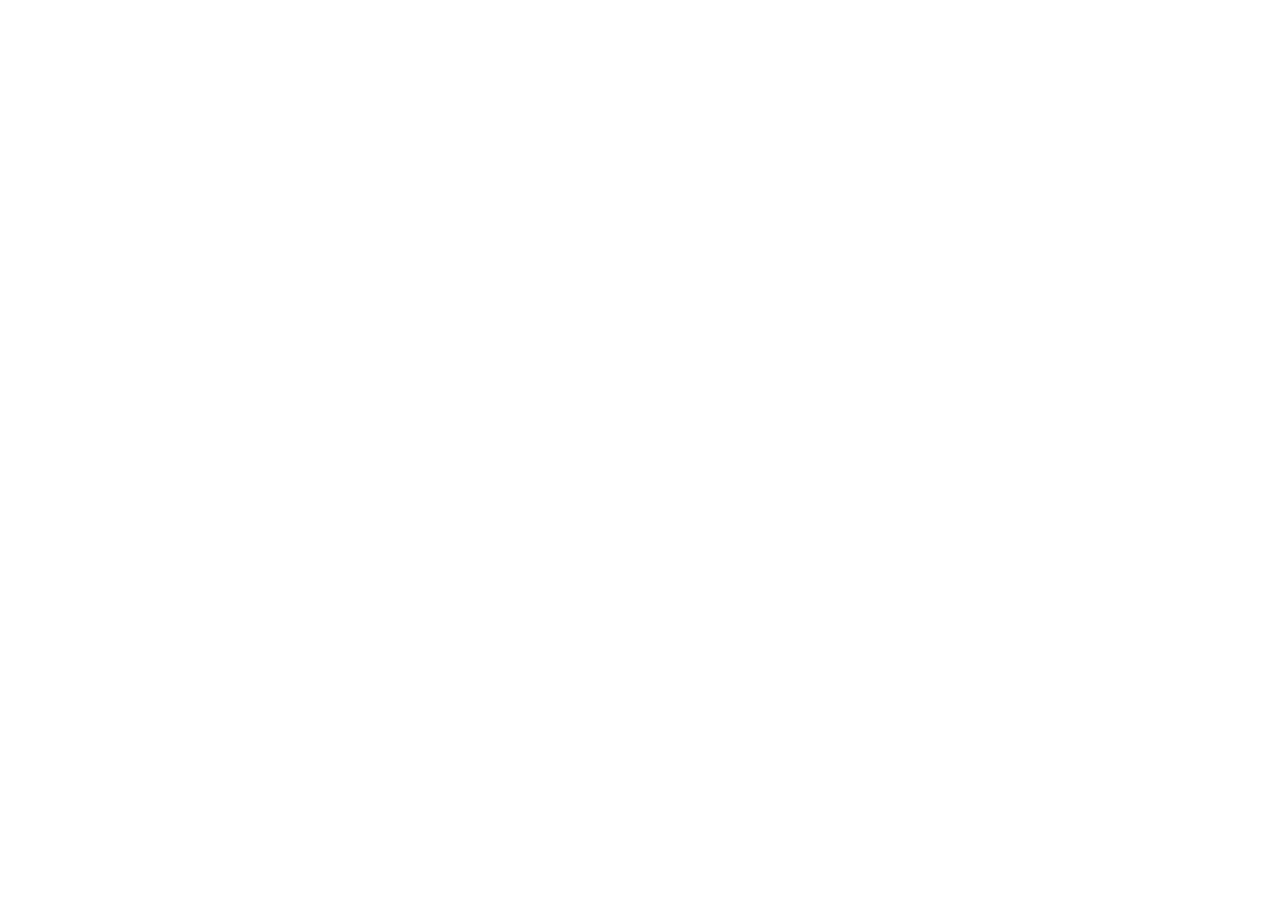
==== docs/about-us.html @ c22c84cc "move webflow to docs" ====
<!DOCTYPE html>
<!--  This site was created in Webflow. http://www.webflow.com  -->
<!--  Last Published: Fri May 15 2020 19:47:02 GMT+0000 (Coordinated Universal Time)  -->
<html data-wf-page="5ea1724a61e2851eb7695591" data-wf-site="5e35ee17c62330cecf149903">
<head>
  <meta charset="utf-8">
  <title>About Us</title>
  <meta content="About Us" property="og:title">
  <meta content="About Us" property="twitter:title">
  <meta content="width=device-width, initial-scale=1" name="viewport">
  <meta content="Webflow" name="generator">
  <link href="css/normalize.css" rel="stylesheet" type="text/css">
  <link href="css/webflow.css" rel="stylesheet" type="text/css">
  <link href="css/electionguard.webflow.css" rel="stylesheet" type="text/css">
  <!-- [if lt IE 9]><script src="https://cdnjs.cloudflare.com/ajax/libs/html5shiv/3.7.3/html5shiv.min.js" type="text/javascript"></script><![endif] -->
  <script type="text/javascript">!function(o,c){var n=c.documentElement,t=" w-mod-";n.className+=t+"js",("ontouchstart"in o||o.DocumentTouch&&c instanceof DocumentTouch)&&(n.className+=t+"touch")}(window,document);</script>
  <link href="images/favicon.ico" rel="shortcut icon" type="image/x-icon">
  <link href="images/webclip.png" rel="apple-touch-icon">
</head>
<body>
  <script src="https://d3e54v103j8qbb.cloudfront.net/js/jquery-3.4.1.min.220afd743d.js?site=5e35ee17c62330cecf149903" type="text/javascript" integrity="sha256-CSXorXvZcTkaix6Yvo6HppcZGetbYMGWSFlBw8HfCJo=" crossorigin="anonymous"></script>
  <script src="js/webflow.js" type="text/javascript"></script>
  <!-- [if lte IE 9]><script src="https://cdnjs.cloudflare.com/ajax/libs/placeholders/3.0.2/placeholders.min.js"></script><![endif] -->
</body>
</html>
---- docs/css/webflow.css ----
@font-face {
  font-family: 'webflow-icons';
  src: url("[data-uri]") format('truetype');
  font-weight: normal;
  font-style: normal;
}
[class^="w-icon-"],
[class*=" w-icon-"] {
  /* use !important to prevent issues with browser extensions that change fonts */
  font-family: 'webflow-icons' !important;
  speak: none;
  font-style: normal;
  font-weight: normal;
  font-variant: normal;
  text-transform: none;
  line-height: 1;
  /* Better Font Rendering =========== */
  -webkit-font-smoothing: antialiased;
  -moz-osx-font-smoothing: grayscale;
}
.w-icon-slider-right:before {
  content: "\e600";
}
.w-icon-slider-left:before {
  content: "\e601";
}
.w-icon-nav-menu:before {
  content: "\e602";
}
.w-icon-arrow-down:before,
.w-icon-dropdown-toggle:before {
  content: "\e603";
}
.w-icon-file-upload-remove:before {
  content: "\e900";
}
.w-icon-file-upload-icon:before {
  content: "\e903";
}
* {
  -webkit-box-sizing: border-box;
  -moz-box-sizing: border-box;
  box-sizing: border-box;
}
html {
  height: 100%;
}
body {
  margin: 0;
  min-height: 100%;
  background-color: #fff;
  font-family: Arial, sans-serif;
  font-size: 14px;
  line-height: 20px;
  color: #333;
}
img {
  max-width: 100%;
  vertical-align: middle;
  display: inline-block;
}
html.w-mod-touch * {
  background-attachment: scroll !important;
}
.w-block {
  display: block;
}
.w-inline-block {
  max-width: 100%;
  display: inline-block;
}
.w-clearfix:before,
.w-clearfix:after {
  content: " ";
  display: table;
  grid-column-start: 1;
  grid-row-start: 1;
  grid-column-end: 2;
  grid-row-end: 2;
}
.w-clearfix:after {
  clear: both;
}
.w-hidden {
  display: none;
}
.w-button {
  display: inline-block;
  padding: 9px 15px;
  background-color: #3898EC;
  color: white;
  border: 0;
  line-height: inherit;
  text-decoration: none;
  cursor: pointer;
  border-radius: 0;
}
input.w-button {
  -webkit-appearance: button;
}
html[data-w-dynpage] [data-w-cloak] {
  color: transparent !important;
}
.w-webflow-badge,
.w-webflow-badge * {
  position: static;
  left: auto;
  top: auto;
  right: auto;
  bottom: auto;
  z-index: auto;
  display: block;
  visibility: visible;
  overflow: visible;
  overflow-x: visible;
  overflow-y: visible;
  box-sizing: border-box;
  width: auto;
  height: auto;
  max-height: none;
  max-width: none;
  min-height: 0;
  min-width: 0;
  margin: 0;
  padding: 0;
  float: none;
  clear: none;
  border: 0 none transparent;
  border-radius: 0;
  background: none;
  background-image: none;
  background-position: 0% 0%;
  background-size: auto auto;
  background-repeat: repeat;
  background-origin: padding-box;
  background-clip: border-box;
  background-attachment: scroll;
  background-color: transparent;
  box-shadow: none;
  opacity: 1.0;
  transform: none;
  transition: none;
  direction: ltr;
  font-family: inherit;
  font-weight: inherit;
  color: inherit;
  font-size: inherit;
  line-height: inherit;
  font-style: inherit;
  font-variant: inherit;
  text-align: inherit;
  letter-spacing: inherit;
  text-decoration: inherit;
  text-indent: 0;
  text-transform: inherit;
  list-style-type: disc;
  text-shadow: none;
  font-smoothing: auto;
  vertical-align: baseline;
  cursor: inherit;
  white-space: inherit;
  word-break: normal;
  word-spacing: normal;
  word-wrap: normal;
}
.w-webflow-badge {
  position: fixed !important;
  display: inline-block !important;
  visibility: visible !important;
  opacity: 1 !important;
  z-index: 2147483647 !important;
  top: auto !important;
  right: 12px !important;
  bottom: 12px !important;
  left: auto !important;
  color: #AAADB0 !important;
  background-color: #fff !important;
  border-radius: 3px !important;
  padding: 6px 8px 6px 6px !important;
  font-size: 12px !important;
  opacity: 1.0 !important;
  line-height: 14px !important;
  text-decoration: none !important;
  transform: none !important;
  margin: 0 !important;
  width: auto !important;
  height: auto !important;
  overflow: visible !important;
  white-space: nowrap;
  box-shadow: 0 0 0 1px rgba(0, 0, 0, 0.1), 0px 1px 3px rgba(0, 0, 0, 0.1);
  cursor: pointer;
}
.w-webflow-badge > img {
  display: inline-block !important;
  visibility: visible !important;
  opacity: 1 !important;
  vertical-align: middle !important;
}
h1,
h2,
h3,
h4,
h5,
h6 {
  font-weight: bold;
  margin-bottom: 10px;
}
h1 {
  font-size: 38px;
  line-height: 44px;
  margin-top: 20px;
}
h2 {
  font-size: 32px;
  line-height: 36px;
  margin-top: 20px;
}
h3 {
  font-size: 24px;
  line-height: 30px;
  margin-top: 20px;
}
h4 {
  font-size: 18px;
  line-height: 24px;
  margin-top: 10px;
}
h5 {
  font-size: 14px;
  line-height: 20px;
  margin-top: 10px;
}
h6 {
  font-size: 12px;
  line-height: 18px;
  margin-top: 10px;
}
p {
  margin-top: 0;
  margin-bottom: 10px;
}
blockquote {
  margin: 0 0 10px 0;
  padding: 10px 20px;
  border-left: 5px solid #E2E2E2;
  font-size: 18px;
  line-height: 22px;
}
figure {
  margin: 0;
  margin-bottom: 10px;
}
figcaption {
  margin-top: 5px;
  text-align: center;
}
ul,
ol {
  margin-top: 0px;
  margin-bottom: 10px;
  padding-left: 40px;
}
.w-list-unstyled {
  padding-left: 0;
  list-style: none;
}
.w-embed:before,
.w-embed:after {
  content: " ";
  display: table;
  grid-column-start: 1;
  grid-row-start: 1;
  grid-column-end: 2;
  grid-row-end: 2;
}
.w-embed:after {
  clear: both;
}
.w-video {
  width: 100%;
  position: relative;
  padding: 0;
}
.w-video iframe,
.w-video object,
.w-video embed {
  position: absolute;
  top: 0;
  left: 0;
  width: 100%;
  height: 100%;
}
fieldset {
  padding: 0;
  margin: 0;
  border: 0;
}
button,
html input[type="button"],
input[type="reset"] {
  border: 0;
  cursor: pointer;
  -webkit-appearance: button;
}
.w-form {
  margin: 0 0 15px;
}
.w-form-done {
  display: none;
  padding: 20px;
  text-align: center;
  background-color: #dddddd;
}
.w-form-fail {
  display: none;
  margin-top: 10px;
  padding: 10px;
  background-color: #ffdede;
}
label {
  display: block;
  margin-bottom: 5px;
  font-weight: bold;
}
.w-input,
.w-select {
  display: block;
  width: 100%;
  height: 38px;
  padding: 8px 12px;
  margin-bottom: 10px;
  font-size: 14px;
  line-height: 1.428571429;
  color: #333333;
  vertical-align: middle;
  background-color: #ffffff;
  border: 1px solid #cccccc;
}
.w-input:-moz-placeholder,
.w-select:-moz-placeholder {
  color: #999;
}
.w-input::-moz-placeholder,
.w-select::-moz-placeholder {
  color: #999;
  opacity: 1;
}
.w-input:-ms-input-placeholder,
.w-select:-ms-input-placeholder {
  color: #999;
}
.w-input::-webkit-input-placeholder,
.w-select::-webkit-input-placeholder {
  color: #999;
}
.w-input:focus,
.w-select:focus {
  border-color: #3898EC;
  outline: 0;
}
.w-input[disabled],
.w-select[disabled],
.w-input[readonly],
.w-select[readonly],
fieldset[disabled] .w-input,
fieldset[disabled] .w-select {
  cursor: not-allowed;
  background-color: #eeeeee;
}
textarea.w-input,
textarea.w-select {
  height: auto;
}
.w-select {
  background-color: #f3f3f3;
}
.w-select[multiple] {
  height: auto;
}
.w-form-label {
  display: inline-block;
  cursor: pointer;
  font-weight: normal;
  margin-bottom: 0px;
}
.w-radio {
  display: block;
  margin-bottom: 5px;
  padding-left: 20px;
}
.w-radio:before,
.w-radio:after {
  content: " ";
  display: table;
  grid-column-start: 1;
  grid-row-start: 1;
  grid-column-end: 2;
  grid-row-end: 2;
}
.w-radio:after {
  clear: both;
}
.w-radio-input {
  margin: 4px 0 0;
  margin-top: 1px \9;
  line-height: normal;
  float: left;
  margin-left: -20px;
}
.w-radio-input {
  margin-top: 3px;
}
.w-file-upload {
  display: block;
  margin-bottom: 10px;
}
.w-file-upload-input {
  width: 0.1px;
  height: 0.1px;
  opacity: 0;
  overflow: hidden;
  position: absolute;
  z-index: -100;
}
.w-file-upload-default,
.w-file-upload-uploading,
.w-file-upload-success {
  display: inline-block;
  color: #333333;
}
.w-file-upload-error {
  display: block;
  margin-top: 10px;
}
.w-file-upload-default.w-hidden,
.w-file-upload-uploading.w-hidden,
.w-file-upload-error.w-hidden,
.w-file-upload-success.w-hidden {
  display: none;
}
.w-file-upload-uploading-btn {
  display: flex;
  font-size: 14px;
  font-weight: normal;
  cursor: pointer;
  margin: 0;
  padding: 8px 12px;
  border: 1px solid #cccccc;
  background-color: #fafafa;
}
.w-file-upload-file {
  display: flex;
  flex-grow: 1;
  justify-content: space-between;
  margin: 0;
  padding: 8px 9px 8px 11px;
  border: 1px solid #cccccc;
  background-color: #fafafa;
}
.w-file-upload-file-name {
  font-size: 14px;
  font-weight: normal;
  display: block;
}
.w-file-remove-link {
  margin-top: 3px;
  margin-left: 10px;
  width: auto;
  height: auto;
  padding: 3px;
  display: block;
  cursor: pointer;
}
.w-icon-file-upload-remove {
  margin: auto;
  font-size: 10px;
}
.w-file-upload-error-msg {
  display: inline-block;
  color: #ea384c;
  padding: 2px 0;
}
.w-file-upload-info {
  display: inline-block;
  line-height: 38px;
  padding: 0 12px;
}
.w-file-upload-label {
  display: inline-block;
  font-size: 14px;
  font-weight: normal;
  cursor: pointer;
  margin: 0;
  padding: 8px 12px;
  border: 1px solid #cccccc;
  background-color: #fafafa;
}
.w-icon-file-upload-icon,
.w-icon-file-upload-uploading {
  display: inline-block;
  margin-right: 8px;
  width: 20px;
}
.w-icon-file-upload-uploading {
  height: 20px;
}
.w-container {
  margin-left: auto;
  margin-right: auto;
  max-width: 940px;
}
.w-container:before,
.w-container:after {
  content: " ";
  display: table;
  grid-column-start: 1;
  grid-row-start: 1;
  grid-column-end: 2;
  grid-row-end: 2;
}
.w-container:after {
  clear: both;
}
.w-container .w-row {
  margin-left: -10px;
  margin-right: -10px;
}
.w-row:before,
.w-row:after {
  content: " ";
  display: table;
  grid-column-start: 1;
  grid-row-start: 1;
  grid-column-end: 2;
  grid-row-end: 2;
}
.w-row:after {
  clear: both;
}
.w-row .w-row {
  margin-left: 0;
  margin-right: 0;
}
.w-col {
  position: relative;
  float: left;
  width: 100%;
  min-height: 1px;
  padding-left: 10px;
  padding-right: 10px;
}
.w-col .w-col {
  padding-left: 0;
  padding-right: 0;
}
.w-col-1 {
  width: 8.33333333%;
}
.w-col-2 {
  width: 16.66666667%;
}
.w-col-3 {
  width: 25%;
}
.w-col-4 {
  width: 33.33333333%;
}
.w-col-5 {
  width: 41.66666667%;
}
.w-col-6 {
  width: 50%;
}
.w-col-7 {
  width: 58.33333333%;
}
.w-col-8 {
  width: 66.66666667%;
}
.w-col-9 {
  width: 75%;
}
.w-col-10 {
  width: 83.33333333%;
}
.w-col-11 {
  width: 91.66666667%;
}
.w-col-12 {
  width: 100%;
}
.w-hidden-main {
  display: none !important;
}
@media screen and (max-width: 991px) {
  .w-container {
    max-width: 728px;
  }
  .w-hidden-main {
    display: inherit !important;
  }
  .w-hidden-medium {
    display: none !important;
  }
  .w-col-medium-1 {
    width: 8.33333333%;
  }
  .w-col-medium-2 {
    width: 16.66666667%;
  }
  .w-col-medium-3 {
    width: 25%;
  }
  .w-col-medium-4 {
    width: 33.33333333%;
  }
  .w-col-medium-5 {
    width: 41.66666667%;
  }
  .w-col-medium-6 {
    width: 50%;
  }
  .w-col-medium-7 {
    width: 58.33333333%;
  }
  .w-col-medium-8 {
    width: 66.66666667%;
  }
  .w-col-medium-9 {
    width: 75%;
  }
  .w-col-medium-10 {
    width: 83.33333333%;
  }
  .w-col-medium-11 {
    width: 91.66666667%;
  }
  .w-col-medium-12 {
    width: 100%;
  }
  .w-col-stack {
    width: 100%;
    left: auto;
    right: auto;
  }
}
@media screen and (max-width: 767px) {
  .w-hidden-main {
    display: inherit !important;
  }
  .w-hidden-medium {
    display: inherit !important;
  }
  .w-hidden-small {
    display: none !important;
  }
  .w-row,
  .w-container .w-row {
    margin-left: 0;
    margin-right: 0;
  }
  .w-col {
    width: 100%;
    left: auto;
    right: auto;
  }
  .w-col-small-1 {
    width: 8.33333333%;
  }
  .w-col-small-2 {
    width: 16.66666667%;
  }
  .w-col-small-3 {
    width: 25%;
  }
  .w-col-small-4 {
    width: 33.33333333%;
  }
  .w-col-small-5 {
    width: 41.66666667%;
  }
  .w-col-small-6 {
    width: 50%;
  }
  .w-col-small-7 {
    width: 58.33333333%;
  }
  .w-col-small-8 {
    width: 66.66666667%;
  }
  .w-col-small-9 {
    width: 75%;
  }
  .w-col-small-10 {
    width: 83.33333333%;
  }
  .w-col-small-11 {
    width: 91.66666667%;
  }
  .w-col-small-12 {
    width: 100%;
  }
}
@media screen and (max-width: 479px) {
  .w-container {
    max-width: none;
  }
  .w-hidden-main {
    display: inherit !important;
  }
  .w-hidden-medium {
    display: inherit !important;
  }
  .w-hidden-small {
    display: inherit !important;
  }
  .w-hidden-tiny {
    display: none !important;
  }
  .w-col {
    width: 100%;
  }
  .w-col-tiny-1 {
    width: 8.33333333%;
  }
  .w-col-tiny-2 {
    width: 16.66666667%;
  }
  .w-col-tiny-3 {
    width: 25%;
  }
  .w-col-tiny-4 {
    width: 33.33333333%;
  }
  .w-col-tiny-5 {
    width: 41.66666667%;
  }
  .w-col-tiny-6 {
    width: 50%;
  }
  .w-col-tiny-7 {
    width: 58.33333333%;
  }
  .w-col-tiny-8 {
    width: 66.66666667%;
  }
  .w-col-tiny-9 {
    width: 75%;
  }
  .w-col-tiny-10 {
    width: 83.33333333%;
  }
  .w-col-tiny-11 {
    width: 91.66666667%;
  }
  .w-col-tiny-12 {
    width: 100%;
  }
}
.w-widget {
  position: relative;
}
.w-widget-map {
  width: 100%;
  height: 400px;
}
.w-widget-map label {
  width: auto;
  display: inline;
}
.w-widget-map img {
  max-width: inherit;
}
.w-widget-map .gm-style-iw {
  text-align: center;
}
.w-widget-map .gm-style-iw > button {
  display: none !important;
}
.w-widget-twitter {
  overflow: hidden;
}
.w-widget-twitter-count-shim {
  display: inline-block;
  vertical-align: top;
  position: relative;
  width: 28px;
  height: 20px;
  text-align: center;
  background: white;
  border: #758696 solid 1px;
  border-radius: 3px;
}
.w-widget-twitter-count-shim * {
  pointer-events: none;
  -webkit-user-select: none;
  -moz-user-select: none;
  -ms-user-select: none;
  user-select: none;
}
.w-widget-twitter-count-shim .w-widget-twitter-count-inner {
  position: relative;
  font-size: 15px;
  line-height: 12px;
  text-align: center;
  color: #999;
  font-family: serif;
}
.w-widget-twitter-count-shim .w-widget-twitter-count-clear {
  position: relative;
  display: block;
}
.w-widget-twitter-count-shim.w--large {
  width: 36px;
  height: 28px;
}
.w-widget-twitter-count-shim.w--large .w-widget-twitter-count-inner {
  font-size: 18px;
  line-height: 18px;
}
.w-widget-twitter-count-shim:not(.w--vertical) {
  margin-left: 5px;
  margin-right: 8px;
}
.w-widget-twitter-count-shim:not(.w--vertical).w--large {
  margin-left: 6px;
}
.w-widget-twitter-count-shim:not(.w--vertical):before,
.w-widget-twitter-count-shim:not(.w--vertical):after {
  top: 50%;
  left: 0;
  border: solid transparent;
  content: " ";
  height: 0;
  width: 0;
  position: absolute;
  pointer-events: none;
}
.w-widget-twitter-count-shim:not(.w--vertical):before {
  border-color: rgba(117, 134, 150, 0);
  border-right-color: #5d6c7b;
  border-width: 4px;
  margin-left: -9px;
  margin-top: -4px;
}
.w-widget-twitter-count-shim:not(.w--vertical).w--large:before {
  border-width: 5px;
  margin-left: -10px;
  margin-top: -5px;
}
.w-widget-twitter-count-shim:not(.w--vertical):after {
  border-color: rgba(255, 255, 255, 0);
  border-right-color: white;
  border-width: 4px;
  margin-left: -8px;
  margin-top: -4px;
}
.w-widget-twitter-count-shim:not(.w--vertical).w--large:after {
  border-width: 5px;
  margin-left: -9px;
  margin-top: -5px;
}
.w-widget-twitter-count-shim.w--vertical {
  width: 61px;
  height: 33px;
  margin-bottom: 8px;
}
.w-widget-twitter-count-shim.w--vertical:before,
.w-widget-twitter-count-shim.w--vertical:after {
  top: 100%;
  left: 50%;
  border: solid transparent;
  content: " ";
  height: 0;
  width: 0;
  position: absolute;
  pointer-events: none;
}
.w-widget-twitter-count-shim.w--vertical:before {
  border-color: rgba(117, 134, 150, 0);
  border-top-color: #5d6c7b;
  border-width: 5px;
  margin-left: -5px;
}
.w-widget-twitter-count-shim.w--vertical:after {
  border-color: rgba(255, 255, 255, 0);
  border-top-color: white;
  border-width: 4px;
  margin-left: -4px;
}
.w-widget-twitter-count-shim.w--vertical .w-widget-twitter-count-inner {
  font-size: 18px;
  line-height: 22px;
}
.w-widget-twitter-count-shim.w--vertical.w--large {
  width: 76px;
}
.w-widget-gplus {
  overflow: hidden;
}
.w-background-video {
  position: relative;
  overflow: hidden;
  height: 500px;
  color: white;
}
.w-background-video > video {
  background-size: cover;
  background-position: 50% 50%;
  position: absolute;
  margin: auto;
  width: 100%;
  height: 100%;
  right: -100%;
  bottom: -100%;
  top: -100%;
  left: -100%;
  object-fit: cover;
  z-index: -100;
}
.w-background-video > video::-webkit-media-controls-start-playback-button {
  display: none !important;
  -webkit-appearance: none;
}
.w-slider {
  position: relative;
  height: 300px;
  text-align: center;
  background: #dddddd;
  clear: both;
  -webkit-tap-highlight-color: rgba(0, 0, 0, 0);
  tap-highlight-color: rgba(0, 0, 0, 0);
}
.w-slider-mask {
  position: relative;
  display: block;
  overflow: hidden;
  z-index: 1;
  left: 0;
  right: 0;
  height: 100%;
  white-space: nowrap;
}
.w-slide {
  position: relative;
  display: inline-block;
  vertical-align: top;
  width: 100%;
  height: 100%;
  white-space: normal;
  text-align: left;
}
.w-slider-nav {
  position: absolute;
  z-index: 2;
  top: auto;
  right: 0;
  bottom: 0;
  left: 0;
  margin: auto;
  padding-top: 10px;
  height: 40px;
  text-align: center;
  -webkit-tap-highlight-color: rgba(0, 0, 0, 0);
  tap-highlight-color: rgba(0, 0, 0, 0);
}
.w-slider-nav.w-round > div {
  border-radius: 100%;
}
.w-slider-nav.w-num > div {
  width: auto;
  height: auto;
  padding: 0.2em 0.5em;
  font-size: inherit;
  line-height: inherit;
}
.w-slider-nav.w-shadow > div {
  box-shadow: 0 0 3px rgba(51, 51, 51, 0.4);
}
.w-slider-nav-invert {
  color: #fff;
}
.w-slider-nav-invert > div {
  background-color: rgba(34, 34, 34, 0.4);
}
.w-slider-nav-invert > div.w-active {
  background-color: #222;
}
.w-slider-dot {
  position: relative;
  display: inline-block;
  width: 1em;
  height: 1em;
  background-color: rgba(255, 255, 255, 0.4);
  cursor: pointer;
  margin: 0 3px 0.5em;
  transition: background-color 100ms, color 100ms;
}
.w-slider-dot.w-active {
  background-color: #fff;
}
.w-slider-arrow-left,
.w-slider-arrow-right {
  position: absolute;
  width: 80px;
  top: 0;
  right: 0;
  bottom: 0;
  left: 0;
  margin: auto;
  cursor: pointer;
  overflow: hidden;
  color: white;
  font-size: 40px;
  -webkit-tap-highlight-color: rgba(0, 0, 0, 0);
  tap-highlight-color: rgba(0, 0, 0, 0);
  -webkit-user-select: none;
  -moz-user-select: none;
  -ms-user-select: none;
  user-select: none;
}
.w-slider-arrow-left [class^="w-icon-"],
.w-slider-arrow-right [class^="w-icon-"],
.w-slider-arrow-left [class*=" w-icon-"],
.w-slider-arrow-right [class*=" w-icon-"] {
  position: absolute;
}
.w-slider-arrow-left {
  z-index: 3;
  right: auto;
}
.w-slider-arrow-right {
  z-index: 4;
  left: auto;
}
.w-icon-slider-left,
.w-icon-slider-right {
  top: 0;
  right: 0;
  bottom: 0;
  left: 0;
  margin: auto;
  width: 1em;
  height: 1em;
}
.w-dropdown {
  display: inline-block;
  position: relative;
  text-align: left;
  margin-left: auto;
  margin-right: auto;
  z-index: 900;
}
.w-dropdown-btn,
.w-dropdown-toggle,
.w-dropdown-link {
  position: relative;
  vertical-align: top;
  text-decoration: none;
  color: #222222;
  padding: 20px;
  text-align: left;
  margin-left: auto;
  margin-right: auto;
  white-space: nowrap;
}
.w-dropdown-toggle {
  -webkit-user-select: none;
  -moz-user-select: none;
  -ms-user-select: none;
  user-select: none;
  display: inline-block;
  cursor: pointer;
  padding-right: 40px;
}
.w-icon-dropdown-toggle {
  position: absolute;
  top: 0;
  right: 0;
  bottom: 0;
  margin: auto;
  margin-right: 20px;
  width: 1em;
  height: 1em;
}
.w-dropdown-list {
  position: absolute;
  background: #dddddd;
  display: none;
  min-width: 100%;
}
.w-dropdown-list.w--open {
  display: block;
}
.w-dropdown-link {
  padding: 10px 20px;
  display: block;
  color: #222222;
}
.w-dropdown-link.w--current {
  color: #0082f3;
}
@media screen and (max-width: 767px) {
  .w-nav-brand {
    padding-left: 10px;
  }
}
/**
 * ## Note
 * Safari (on both iOS and OS X) does not handle viewport units (vh, vw) well.
 * For example percentage units do not work on descendants of elements that
 * have any dimensions expressed in viewport units. It also doesn’t handle them at
 * all in `calc()`.
 */
/**
 * Wrapper around all lightbox elements
 *
 * 1. Since the lightbox can receive focus, IE also gives it an outline.
 * 2. Fixes flickering on Chrome when a transition is in progress
 *    underneath the lightbox.
 */
.w-lightbox-backdrop {
  color: #000;
  cursor: auto;
  font-family: serif;
  font-size: medium;
  font-style: normal;
  font-variant: normal;
  font-weight: normal;
  letter-spacing: normal;
  line-height: normal;
  list-style: disc;
  text-align: start;
  text-indent: 0;
  text-shadow: none;
  text-transform: none;
  visibility: visible;
  white-space: normal;
  word-break: normal;
  word-spacing: normal;
  word-wrap: normal;
  position: fixed;
  top: 0;
  right: 0;
  bottom: 0;
  left: 0;
  color: #fff;
  font-family: "Helvetica Neue", Helvetica, Ubuntu, "Segoe UI", Verdana, sans-serif;
  font-size: 17px;
  line-height: 1.2;
  font-weight: 300;
  text-align: center;
  background: rgba(0, 0, 0, 0.9);
  z-index: 2000;
  outline: 0;
  /* 1 */
  opacity: 0;
  -webkit-user-select: none;
  -moz-user-select: none;
  -ms-user-select: none;
  -webkit-tap-highlight-color: transparent;
  -webkit-transform: translate(0, 0);
  /* 2 */
}
/**
 * Neat trick to bind the rubberband effect to our canvas instead of the whole
 * document on iOS. It also prevents a bug that causes the document underneath to scroll.
 */
.w-lightbox-backdrop,
.w-lightbox-container {
  height: 100%;
  overflow: auto;
  -webkit-overflow-scrolling: touch;
}
.w-lightbox-content {
  position: relative;
  height: 100vh;
  overflow: hidden;
}
.w-lightbox-view {
  position: absolute;
  width: 100vw;
  height: 100vh;
  opacity: 0;
}
.w-lightbox-view:before {
  content: "";
  height: 100vh;
}
/* .w-lightbox-content */
.w-lightbox-group,
.w-lightbox-group .w-lightbox-view,
.w-lightbox-group .w-lightbox-view:before {
  height: 86vh;
}
.w-lightbox-frame,
.w-lightbox-view:before {
  display: inline-block;
  vertical-align: middle;
}
/*
 * 1. Remove default margin set by user-agent on the <figure> element.
 */
.w-lightbox-figure {
  position: relative;
  margin: 0;
  /* 1 */
}
.w-lightbox-group .w-lightbox-figure {
  cursor: pointer;
}
/**
 * IE adds image dimensions as width and height attributes on the IMG tag,
 * but we need both width and height to be set to auto to enable scaling.
 */
.w-lightbox-img {
  width: auto;
  height: auto;
  max-width: none;
}
/**
 * 1. Reset if style is set by user on "All Images"
 */
.w-lightbox-image {
  display: block;
  float: none;
  /* 1 */
  max-width: 100vw;
  max-height: 100vh;
}
.w-lightbox-group .w-lightbox-image {
  max-height: 86vh;
}
.w-lightbox-caption {
  position: absolute;
  right: 0;
  bottom: 0;
  left: 0;
  padding: .5em 1em;
  background: rgba(0, 0, 0, 0.4);
  text-align: left;
  text-overflow: ellipsis;
  white-space: nowrap;
  overflow: hidden;
}
.w-lightbox-embed {
  position: absolute;
  top: 0;
  right: 0;
  bottom: 0;
  left: 0;
  width: 100%;
  height: 100%;
}
.w-lightbox-control {
  position: absolute;
  top: 0;
  width: 4em;
  background-size: 24px;
  background-repeat: no-repeat;
  background-position: center;
  cursor: pointer;
  -webkit-transition: all .3s;
  transition: all .3s;
}
.w-lightbox-left {
  display: none;
  bottom: 0;
  left: 0;
  /* <svg xmlns="http://www.w3.org/2000/svg" viewBox="-20 0 24 40" width="24" height="40"><g transform="rotate(45)"><path d="m0 0h5v23h23v5h-28z" opacity=".4"/><path d="m1 1h3v23h23v3h-26z" fill="#fff"/></g></svg> */
  background-image: url("[data-uri]");
}
.w-lightbox-right {
  display: none;
  right: 0;
  bottom: 0;
  /* <svg xmlns="http://www.w3.org/2000/svg" viewBox="-4 0 24 40" width="24" height="40"><g transform="rotate(45)"><path d="m0-0h28v28h-5v-23h-23z" opacity=".4"/><path d="m1 1h26v26h-3v-23h-23z" fill="#fff"/></g></svg> */
  background-image: url("[data-uri]");
}
/*
 * Without specifying the with and height inside the SVG, all versions of IE render the icon too small.
 * The bug does not seem to manifest itself if the elements are tall enough such as the above arrows.
 * (http://stackoverflow.com/questions/16092114/background-size-differs-in-internet-explorer)
 */
.w-lightbox-close {
  right: 0;
  height: 2.6em;
  /* <svg xmlns="http://www.w3.org/2000/svg" viewBox="-4 0 18 17" width="18" height="17"><g transform="rotate(45)"><path d="m0 0h7v-7h5v7h7v5h-7v7h-5v-7h-7z" opacity=".4"/><path d="m1 1h7v-7h3v7h7v3h-7v7h-3v-7h-7z" fill="#fff"/></g></svg> */
  background-image: url("[data-uri]");
  background-size: 18px;
}
/**
 * 1. All IE versions add extra space at the bottom without this.
 */
.w-lightbox-strip {
  position: absolute;
  bottom: 0;
  left: 0;
  right: 0;
  padding: 0 1vh;
  line-height: 0;
  /* 1 */
  white-space: nowrap;
  overflow-x: auto;
  overflow-y: hidden;
}
/*
 * 1. We use content-box to avoid having to do `width: calc(10vh + 2vw)`
 *    which doesn’t work in Safari anyway.
 * 2. Chrome renders images pixelated when switching to GPU. Making sure
 *    the parent is also rendered on the GPU (by setting translate3d for
 *    example) fixes this behavior.
 */
.w-lightbox-item {
  display: inline-block;
  width: 10vh;
  padding: 2vh 1vh;
  box-sizing: content-box;
  /* 1 */
  cursor: pointer;
  -webkit-transform: translate3d(0, 0, 0);
  /* 2 */
}
.w-lightbox-active {
  opacity: .3;
}
.w-lightbox-thumbnail {
  position: relative;
  height: 10vh;
  background: #222;
  overflow: hidden;
}
.w-lightbox-thumbnail-image {
  position: absolute;
  top: 0;
  left: 0;
}
.w-lightbox-thumbnail .w-lightbox-tall {
  top: 50%;
  width: 100%;
  -webkit-transform: translate(0, -50%);
  -ms-transform: translate(0, -50%);
  transform: translate(0, -50%);
}
.w-lightbox-thumbnail .w-lightbox-wide {
  left: 50%;
  height: 100%;
  -webkit-transform: translate(-50%, 0);
  -ms-transform: translate(-50%, 0);
  transform: translate(-50%, 0);
}
/*
 * Spinner
 *
 * Absolute pixel values are used to avoid rounding errors that would cause
 * the white spinning element to be misaligned with the track.
 */
.w-lightbox-spinner {
  position: absolute;
  top: 50%;
  left: 50%;
  box-sizing: border-box;
  width: 40px;
  height: 40px;
  margin-top: -20px;
  margin-left: -20px;
  border: 5px solid rgba(0, 0, 0, 0.4);
  border-radius: 50%;
  -webkit-animation: spin .8s infinite linear;
  animation: spin .8s infinite linear;
}
.w-lightbox-spinner:after {
  content: "";
  position: absolute;
  top: -4px;
  right: -4px;
  bottom: -4px;
  left: -4px;
  border: 3px solid transparent;
  border-bottom-color: #fff;
  border-radius: 50%;
}
/*
 * Utility classes
 */
.w-lightbox-hide {
  display: none;
}
.w-lightbox-noscroll {
  overflow: hidden;
}
@media (min-width: 768px) {
  .w-lightbox-content {
    height: 96vh;
    margin-top: 2vh;
  }
  .w-lightbox-view,
  .w-lightbox-view:before {
    height: 96vh;
  }
  /* .w-lightbox-content */
  .w-lightbox-group,
  .w-lightbox-group .w-lightbox-view,
  .w-lightbox-group .w-lightbox-view:before {
    height: 84vh;
  }
  .w-lightbox-image {
    max-width: 96vw;
    max-height: 96vh;
  }
  .w-lightbox-group .w-lightbox-image {
    max-width: 82.3vw;
    max-height: 84vh;
  }
  .w-lightbox-left,
  .w-lightbox-right {
    display: block;
    opacity: .5;
  }
  .w-lightbox-close {
    opacity: .8;
  }
  .w-lightbox-control:hover {
    opacity: 1;
  }
}
.w-lightbox-inactive,
.w-lightbox-inactive:hover {
  opacity: 0;
}
.w-richtext:before,
.w-richtext:after {
  content: " ";
  display: table;
  grid-column-start: 1;
  grid-row-start: 1;
  grid-column-end: 2;
  grid-row-end: 2;
}
.w-richtext:after {
  clear: both;
}
.w-richtext[contenteditable="true"]:before,
.w-richtext[contenteditable="true"]:after {
  white-space: initial;
}
.w-richtext ol,
.w-richtext ul {
  overflow: hidden;
}
.w-richtext .w-richtext-figure-selected.w-richtext-figure-type-video div:after,
.w-richtext .w-richtext-figure-selected[data-rt-type="video"] div:after {
  outline: 2px solid #2895f7;
}
.w-richtext .w-richtext-figure-selected.w-richtext-figure-type-image div,
.w-richtext .w-richtext-figure-selected[data-rt-type="image"] div {
  outline: 2px solid #2895f7;
}
.w-richtext figure.w-richtext-figure-type-video > div:after,
.w-richtext figure[data-rt-type="video"] > div:after {
  content: '';
  position: absolute;
  display: none;
  left: 0;
  top: 0;
  right: 0;
  bottom: 0;
}
.w-richtext figure {
  position: relative;
  max-width: 60%;
}
.w-richtext figure > div:before {
  cursor: default!important;
}
.w-richtext figure img {
  width: 100%;
}
.w-richtext figure figcaption.w-richtext-figcaption-placeholder {
  opacity: 0.6;
}
.w-richtext figure div {
  /* fix incorrectly sized selection border in the data manager */
  font-size: 0px;
  color: transparent;
}
.w-richtext figure.w-richtext-figure-type-image,
.w-richtext figure[data-rt-type="image"] {
  display: table;
}
.w-richtext figure.w-richtext-figure-type-image > div,
.w-richtext figure[data-rt-type="image"] > div {
  display: inline-block;
}
.w-richtext figure.w-richtext-figure-type-image > figcaption,
.w-richtext figure[data-rt-type="image"] > figcaption {
  display: table-caption;
  caption-side: bottom;
}
.w-richtext figure.w-richtext-figure-type-video,
.w-richtext figure[data-rt-type="video"] {
  width: 60%;
  height: 0;
}
.w-richtext figure.w-richtext-figure-type-video iframe,
.w-richtext figure[data-rt-type="video"] iframe {
  position: absolute;
  top: 0;
  left: 0;
  width: 100%;
  height: 100%;
}
.w-richtext figure.w-richtext-figure-type-video > div,
.w-richtext figure[data-rt-type="video"] > div {
  width: 100%;
}
.w-richtext figure.w-richtext-align-center {
  margin-right: auto;
  margin-left: auto;
  clear: both;
}
.w-richtext figure.w-richtext-align-center.w-richtext-figure-type-image > div,
.w-richtext figure.w-richtext-align-center[data-rt-type="image"] > div {
  max-width: 100%;
}
.w-richtext figure.w-richtext-align-normal {
  clear: both;
}
.w-richtext figure.w-richtext-align-fullwidth {
  width: 100%;
  max-width: 100%;
  text-align: center;
  clear: both;
  display: block;
  margin-right: auto;
  margin-left: auto;
}
.w-richtext figure.w-richtext-align-fullwidth > div {
  display: inline-block;
  /* padding-bottom is used for aspect ratios in video figures
      we want the div to inherit that so hover/selection borders in the designer-canvas
      fit right*/
  padding-bottom: inherit;
}
.w-richtext figure.w-richtext-align-fullwidth > figcaption {
  display: block;
}
.w-richtext figure.w-richtext-align-floatleft {
  float: left;
  margin-right: 15px;
  clear: none;
}
.w-richtext figure.w-richtext-align-floatright {
  float: right;
  margin-left: 15px;
  clear: none;
}
.w-nav {
  position: relative;
  background: #dddddd;
  z-index: 1000;
}
.w-nav:before,
.w-nav:after {
  content: " ";
  display: table;
  grid-column-start: 1;
  grid-row-start: 1;
  grid-column-end: 2;
  grid-row-end: 2;
}
.w-nav:after {
  clear: both;
}
.w-nav-brand {
  position: relative;
  float: left;
  text-decoration: none;
  color: #333333;
}
.w-nav-link {
  position: relative;
  display: inline-block;
  vertical-align: top;
  text-decoration: none;
  color: #222222;
  padding: 20px;
  text-align: left;
  margin-left: auto;
  margin-right: auto;
}
.w-nav-link.w--current {
  color: #0082f3;
}
.w-nav-menu {
  position: relative;
  float: right;
}
[data-nav-menu-open] {
  display: block !important;
  position: absolute;
  top: 100%;
  left: 0;
  right: 0;
  background: #C8C8C8;
  text-align: center;
  overflow: visible;
  min-width: 200px;
}
.w--nav-link-open {
  display: block;
  position: relative;
}
.w-nav-overlay {
  position: absolute;
  overflow: hidden;
  display: none;
  top: 100%;
  left: 0;
  right: 0;
  width: 100%;
}
.w-nav-overlay [data-nav-menu-open] {
  top: 0;
}
.w-nav[data-animation="over-left"] .w-nav-overlay {
  width: auto;
}
.w-nav[data-animation="over-left"] .w-nav-overlay,
.w-nav[data-animation="over-left"] [data-nav-menu-open] {
  right: auto;
  z-index: 1;
  top: 0;
}
.w-nav[data-animation="over-right"] .w-nav-overlay {
  width: auto;
}
.w-nav[data-animation="over-right"] .w-nav-overlay,
.w-nav[data-animation="over-right"] [data-nav-menu-open] {
  left: auto;
  z-index: 1;
  top: 0;
}
.w-nav-button {
  position: relative;
  float: right;
  padding: 18px;
  font-size: 24px;
  display: none;
  cursor: pointer;
  -webkit-tap-highlight-color: rgba(0, 0, 0, 0);
  tap-highlight-color: rgba(0, 0, 0, 0);
  -webkit-user-select: none;
  -moz-user-select: none;
  -ms-user-select: none;
  user-select: none;
}
.w-nav-button.w--open {
  background-color: #C8C8C8;
  color: white;
}
.w-nav[data-collapse="all"] .w-nav-menu {
  display: none;
}
.w-nav[data-collapse="all"] .w-nav-button {
  display: block;
}
.w--nav-dropdown-open {
  display: block;
}
.w--nav-dropdown-toggle-open {
  display: block;
}
.w--nav-dropdown-list-open {
  position: static;
}
@media screen and (max-width: 991px) {
  .w-nav[data-collapse="medium"] .w-nav-menu {
    display: none;
  }
  .w-nav[data-collapse="medium"] .w-nav-button {
    display: block;
  }
}
@media screen and (max-width: 767px) {
  .w-nav[data-collapse="small"] .w-nav-menu {
    display: none;
  }
  .w-nav[data-collapse="small"] .w-nav-button {
    display: block;
  }
  .w-nav-brand {
    padding-left: 10px;
  }
}
@media screen and (max-width: 479px) {
  .w-nav[data-collapse="tiny"] .w-nav-menu {
    display: none;
  }
  .w-nav[data-collapse="tiny"] .w-nav-button {
    display: block;
  }
}
.w-tabs {
  position: relative;
}
.w-tabs:before,
.w-tabs:after {
  content: " ";
  display: table;
  grid-column-start: 1;
  grid-row-start: 1;
  grid-column-end: 2;
  grid-row-end: 2;
}
.w-tabs:after {
  clear: both;
}
.w-tab-menu {
  position: relative;
}
.w-tab-link {
  position: relative;
  display: inline-block;
  vertical-align: top;
  text-decoration: none;
  padding: 9px 30px;
  text-align: left;
  cursor: pointer;
  color: #222222;
  background-color: #dddddd;
}
.w-tab-link.w--current {
  background-color: #C8C8C8;
}
.w-tab-link:focus {
  outline: 0;
}
.w-tab-content {
  position: relative;
  display: block;
  overflow: hidden;
}
.w-tab-pane {
  position: relative;
  display: none;
}
.w--tab-active {
  display: block;
}
@media screen and (max-width: 479px) {
  .w-tab-link {
    display: block;
  }
}
.w-ix-emptyfix:after {
  content: "";
}
@keyframes spin {
  0% {
    transform: rotate(0deg);
  }
  100% {
    transform: rotate(360deg);
  }
}
.w-dyn-empty {
  padding: 10px;
  background-color: #dddddd;
}
.w-dyn-hide {
  display: none !important;
}
.w-dyn-bind-empty {
  display: none !important;
}
.w-condition-invisible {
  display: none !important;
}
---- docs/css/electionguard.webflow.css ----
.w-layout-grid {
  display: -ms-grid;
  display: grid;
  grid-auto-columns: 1fr;
  -ms-grid-columns: 1fr 1fr;
  grid-template-columns: 1fr 1fr;
  -ms-grid-rows: auto auto;
  grid-template-rows: auto auto;
  grid-row-gap: 16px;
  grid-column-gap: 16px;
}

.container {
  max-width: 1200px;
  margin-top: 144px;
  margin-bottom: 144px;
}

.container.herocont {
  margin-top: 24vh;
  margin-bottom: 0px;
}

.section {
  padding: 24px;
}

.section.herosection {
  height: 100vh;
  background-color: transparent;
  background-image: -webkit-gradient(linear, left top, left bottom, from(rgba(18, 29, 47, 0.4)), to(rgba(18, 29, 47, 0.4))), url('../images/arnaud-jaegers-IBWJsMObnnU-unsplash.jpg');
  background-image: linear-gradient(180deg, rgba(18, 29, 47, 0.4), rgba(18, 29, 47, 0.4)), url('../images/arnaud-jaegers-IBWJsMObnnU-unsplash.jpg');
  background-position: 0px 0px, 50% 50%;
  background-size: auto, auto 2560px;
  background-repeat: repeat, no-repeat;
  background-attachment: scroll, scroll;
}

.title.right {
  padding-right: 32px;
  text-align: right;
}

.title.left {
  padding-left: 24px;
}

.heading {
  position: static;
  margin-bottom: 24px;
  font-family: 'Segoe ui', sans-serif;
  color: #f8f8f8;
  font-size: 104px;
  line-height: 104px;
  font-weight: 400;
}

.bold-text {
  color: #8edfff;
}

.bold-text-2 {
  color: #8edfff;
}

.italic-text {
  color: #8edfff;
}

.italic-text-2 {
  color: #8edfff;
  white-space: normal;
}

.paragraph {
  margin-top: 56px;
  font-family: 'Segoe ui', sans-serif;
  color: #f8f8f8;
  font-size: 36px;
  line-height: 42px;
  text-align: center;
}

.image {
  text-align: center;
}

.div-block {
  margin-top: 16vh;
  text-align: center;
  -o-object-fit: fill;
  object-fit: fill;
}

.body {
  height: auto;
  background-color: #f8f8f8;
}

.section-2 {
  padding: 24px;
}

.coderhead {
  margin: 0px 0px 144px;
  font-family: Seguisb, sans-serif;
  font-size: 48px;
  line-height: 48px;
  text-align: center;
}

.text-span {
  font-family: Seguisb, sans-serif;
  color: #9ae2ff;
}

.text-span-2 {
  font-family: Seguisb, sans-serif;
  color: #9ae2ff;
}

.grid {
  -ms-grid-rows: auto;
  grid-template-rows: auto;
}

.grid.icongrid {
  -ms-grid-rows: auto auto;
  grid-template-rows: auto auto;
}

.numbertitle {
  margin-top: 0px;
  margin-bottom: 32px;
  font-family: 'Segoe ui', sans-serif;
  color: #0078d4;
  font-size: 72px;
  line-height: 72px;
  font-weight: 700;
  text-align: center;
}

.paragraph-2 {
  font-family: 'Segoe ui', sans-serif;
  font-size: 32px;
  line-height: 36px;
  text-align: center;
}

.heading-2 {
  margin-top: 0px;
  margin-bottom: 20px;
  font-family: Seguisb, sans-serif;
  color: #0078d4;
  font-size: 36px;
  font-weight: 400;
  text-align: center;
}

.shieldicon {
  position: static;
  width: auto;
  height: 190px;
  margin-right: 200px;
  margin-bottom: 32px;
  margin-left: 200px;
  padding: 0px;
  text-align: left;
  -o-object-fit: fill;
  object-fit: fill;
}

.div-block-2 {
  margin-bottom: 100px;
}

.heading-3 {
  margin-top: 0px;
  margin-bottom: 72px;
  font-family: Seguisb, sans-serif;
  font-size: 48px;
  line-height: 48px;
  text-align: center;
}

.button {
  display: -webkit-box;
  display: -webkit-flex;
  display: -ms-flexbox;
  display: flex;
  width: 400px;
  height: 80px;
  margin-top: 112px;
  margin-right: auto;
  margin-left: auto;
  -webkit-box-pack: center;
  -webkit-justify-content: center;
  -ms-flex-pack: center;
  justify-content: center;
  -webkit-box-align: center;
  -webkit-align-items: center;
  -ms-flex-align: center;
  align-items: center;
  background-color: #0078d4;
  font-family: Seguisb, sans-serif;
  font-size: 36px;
  line-height: 36px;
  text-align: left;
}

.div-block-3 {
  display: -ms-grid;
  display: grid;
  grid-auto-columns: 1fr;
  grid-column-gap: 16px;
  grid-row-gap: 16px;
  -ms-grid-columns: 1fr 1fr;
  grid-template-columns: 1fr 1fr;
  -ms-grid-rows: auto;
  grid-template-rows: auto;
}

.navcont {
  display: -webkit-box;
  display: -webkit-flex;
  display: -ms-flexbox;
  display: flex;
  height: 80px;
  max-width: 1200px;
}

.image-2 {
  width: 162px;
  height: 38px;
  margin-right: 40px;
  margin-bottom: 8px;
}

.brand {
  display: -webkit-box;
  display: -webkit-flex;
  display: -ms-flexbox;
  display: flex;
  padding: 20px;
  -webkit-box-align: center;
  -webkit-align-items: center;
  -ms-flex-align: center;
  align-items: center;
}

.navitem {
  padding-right: 24px;
  padding-left: 0px;
  font-family: 'Segoe ui', sans-serif;
  color: #f8f8f8;
  font-size: 18px;
}

.navitem.hover {
  padding-top: 7px;
  padding-right: 0px;
  padding-bottom: 7px;
}

.nav-menu {
  display: -webkit-box;
  display: -webkit-flex;
  display: -ms-flexbox;
  display: flex;
  -webkit-box-align: center;
  -webkit-align-items: center;
  -ms-flex-align: center;
  align-items: center;
}

.navbar {
  position: fixed;
  left: 0%;
  top: 0%;
  right: 0%;
  bottom: auto;
  background-color: #1a1a1f;
}

.text-block {
  padding-right: 2px;
  color: #f8f8f8;
  font-size: 20px;
}

.icon {
  color: #f8f8f8;
}

.dropdown-toggle {
  padding-top: 23px;
  padding-bottom: 23px;
}

.dropdown-toggle:hover {
  color: #9ae2ff;
}

.dropdown-toggle.w--open {
  padding-top: 30px;
  padding-bottom: 30px;
}

.dropdown-link {
  padding-top: 16px;
  padding-bottom: 16px;
  color: #f8f8f8;
}

.dropdown-link:hover {
  color: #9ae2ff;
}

.dropdown-list {
  background-color: #1a1a1f;
}

.main-section-head {
  height: auto;
  text-align: center;
}

.pageheader {
  margin-top: 172px;
  margin-bottom: 24px;
  font-family: 'Segoe ui', sans-serif;
  font-size: 54px;
  line-height: 54px;
  font-weight: 400;
  text-align: center;
}

.mainsubheader {
  margin-bottom: 124px;
  font-size: 28px;
  line-height: 32px;
  text-align: center;
}

.container-2 {
  max-width: 1096px;
}

.iconrightsection {
  margin-bottom: 180px;
}

.container-3 {
  display: -webkit-box;
  display: -webkit-flex;
  display: -ms-flexbox;
  display: flex;
  max-width: 1200px;
  -webkit-box-pack: justify;
  -webkit-justify-content: space-between;
  -ms-flex-pack: justify;
  justify-content: space-between;
  -webkit-box-align: center;
  -webkit-align-items: center;
  -ms-flex-align: center;
  align-items: center;
}

.heading-4 {
  margin-bottom: 20px;
  font-family: Seguisb, sans-serif;
  font-size: 50px;
  line-height: 54px;
}

.paragraph-3 {
  max-width: 632px;
  font-family: 'Segoe ui', sans-serif;
  font-size: 28px;
  line-height: 32px;
}

.imageright {
  margin-right: 0px;
  margin-left: 115px;
}

.imageleft {
  margin-right: 115px;
}

.text-span-3 {
  font-family: Seguisb, sans-serif;
}

.container-4 {
  display: -webkit-box;
  display: -webkit-flex;
  display: -ms-flexbox;
  display: flex;
  max-width: 1200px;
  margin-bottom: 80px;
  padding-right: 20px;
  padding-left: 20px;
  -webkit-box-pack: start;
  -webkit-justify-content: flex-start;
  -ms-flex-pack: start;
  justify-content: flex-start;
  -webkit-flex-wrap: nowrap;
  -ms-flex-wrap: nowrap;
  flex-wrap: nowrap;
  -webkit-box-align: center;
  -webkit-align-items: center;
  -ms-flex-align: center;
  align-items: center;
}

.heading-5 {
  max-width: 900px;
  margin-right: 240px;
  font-family: 'Segoe ui', sans-serif;
  font-size: 48px;
  line-height: 52px;
  font-weight: 400;
}

.heading-5.noelection {
  margin-right: 216px;
}

.button-2 {
  display: -webkit-box;
  display: -webkit-flex;
  display: -ms-flexbox;
  display: flex;
  width: 300px;
  height: 72px;
  max-height: 72px;
  max-width: 300px;
  -webkit-box-pack: center;
  -webkit-justify-content: center;
  -ms-flex-pack: center;
  justify-content: center;
  -webkit-box-align: center;
  -webkit-align-items: center;
  -ms-flex-align: center;
  align-items: center;
  background-color: #0078d4;
  font-family: 'Segoe ui', sans-serif;
  font-size: 36px;
  line-height: 48px;
  text-align: center;
}

.container-5 {
  max-height: 58px;
  max-width: 1200px;
}

.text-field {
  height: 58px;
  max-height: 58px;
  max-width: 585px;
  margin-right: 64px;
  padding-right: 24px;
  padding-left: 24px;
  border: 0px none #000;
  border-radius: 4px;
  background-color: #e3e3e3;
  font-family: 'Segoe ui', sans-serif;
  color: #666;
  font-size: 20px;
  line-height: 24px;
}

.body-2 {
  border-radius: 8px;
}

.form {
  display: -webkit-box;
  display: -webkit-flex;
  display: -ms-flexbox;
  display: flex;
  -webkit-box-align: center;
  -webkit-align-items: center;
  -ms-flex-align: center;
  align-items: center;
}

.select-field {
  height: 58px;
  max-height: 58px;
  max-width: 124px;
  margin-right: 36px;
  border: 0px none #000;
  font-family: Seguisb, sans-serif;
  font-size: 20px;
  line-height: 24px;
}

.select-field.sectorselect {
  max-width: 104px;
}

.table {
  margin-top: 58px;
}

.container-6 {
  max-width: 1200px;
}

.listhead {
  display: -webkit-box;
  display: -webkit-flex;
  display: -ms-flexbox;
  display: flex;
  margin-bottom: 24px;
}

.name {
  max-width: 96px;
  font-family: 'Segoe ui', sans-serif;
  color: #666;
  font-size: 32px;
  line-height: 36px;
}

.name.rating {
  max-width: 360px;
  margin-right: 0px;
  margin-left: 0px;
}

.name.electionname {
  color: #333;
}

.name.firstitem {
  width: 664px;
  max-width: 1200px;
}

.link {
  text-decoration: none;
}

@font-face {
  font-family: 'Segoe ui';
  src: url('../fonts/Segoe-UI.ttf') format('truetype');
  font-weight: 400;
  font-style: normal;
}
@font-face {
  font-family: 'Segoe ui';
  src: url('../fonts/Segoe-UI-Bold.ttf') format('truetype');
  font-weight: 700;
  font-style: normal;
}
@font-face {
  font-family: 'Seguisb';
  src: url('../fonts/seguisb.ttf') format('truetype');
  font-weight: 600;
  font-style: normal;
}
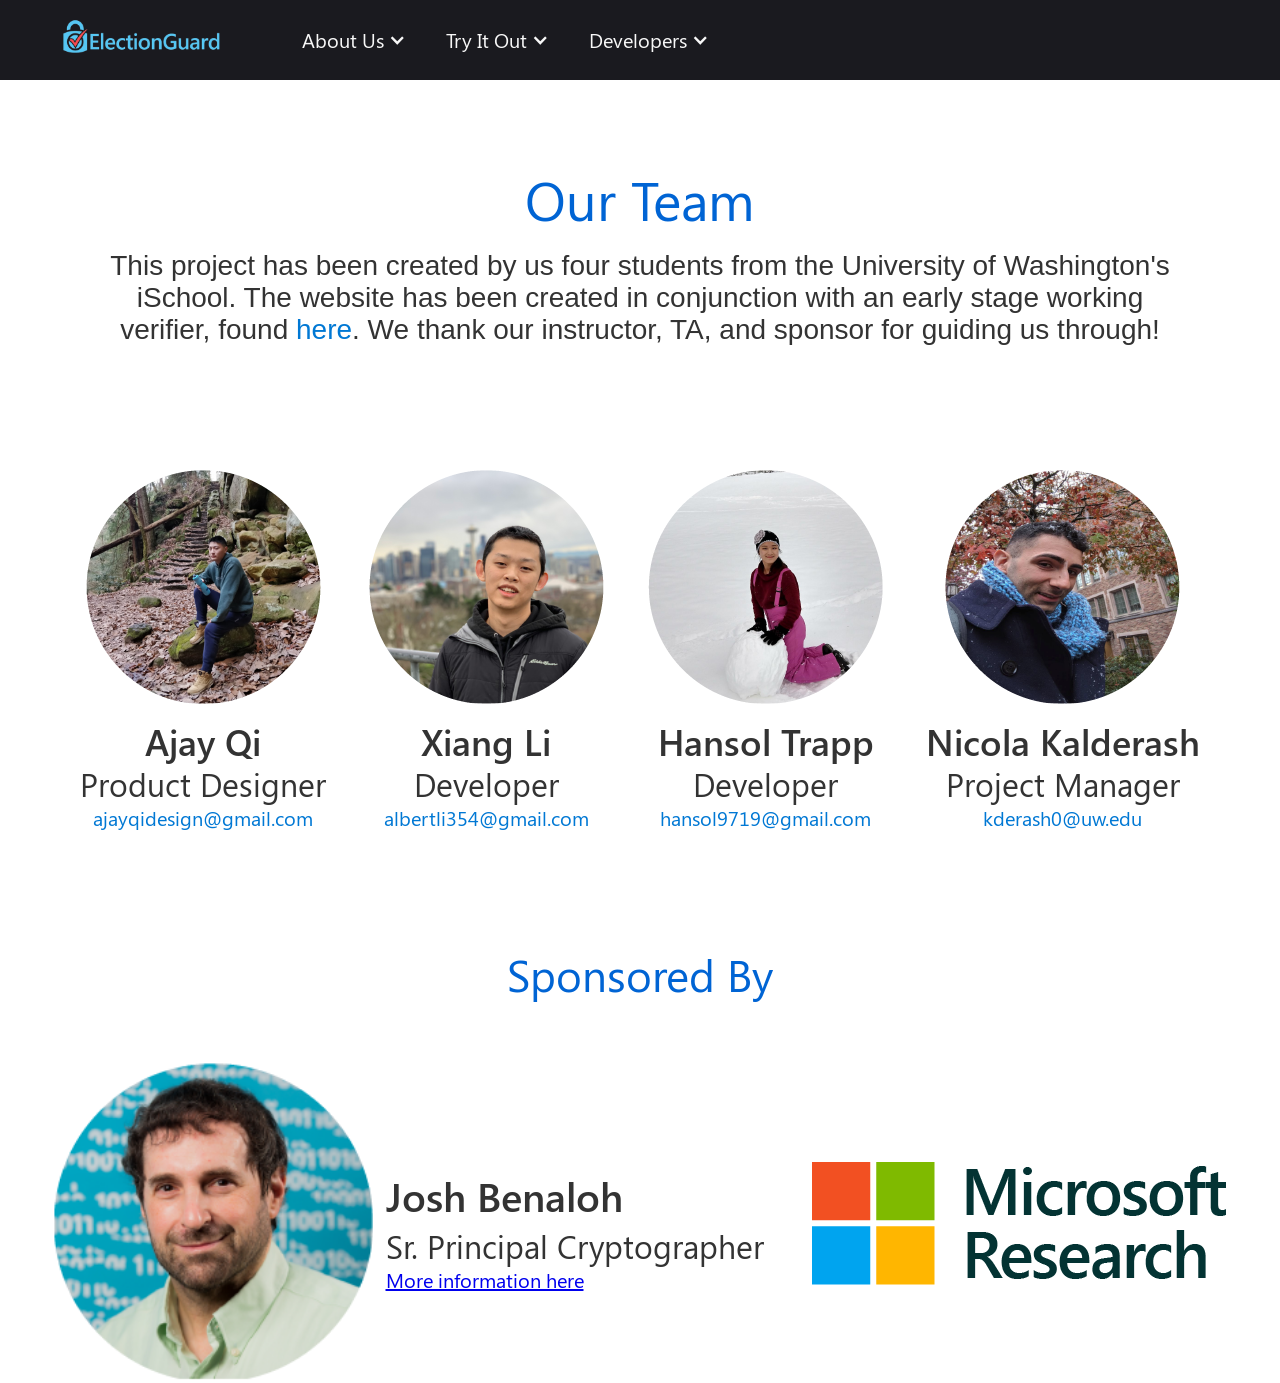
==== commit 26c14540: "update website" ====
--- a/docs/about-us.html
+++ b/docs/about-us.html
@@ -1,6 +1,6 @@
 <!DOCTYPE html>
 <!--  This site was created in Webflow. http://www.webflow.com  -->
-<!--  Last Published: Fri May 15 2020 19:47:02 GMT+0000 (Coordinated Universal Time)  -->
+<!--  Last Published: Fri May 22 2020 03:30:44 GMT+0000 (Coordinated Universal Time)  -->
 <html data-wf-page="5ea1724a61e2851eb7695591" data-wf-site="5e35ee17c62330cecf149903">
 <head>
   <meta charset="utf-8">
@@ -18,6 +18,72 @@
   <link href="images/webclip.png" rel="apple-touch-icon">
 </head>
 <body>
+  <div data-collapse="medium" data-animation="default" data-duration="400" role="banner" class="navbar w-nav">
+    <div class="navcont w-container"><a href="index.html" class="brand w-nav-brand"><img src="images/electionguard-logo-cutout-100-bright.png" srcset="images/electionguard-logo-cutout-100-bright-p-500.png 500w, images/electionguard-logo-cutout-100-bright-p-800.png 800w, images/electionguard-logo-cutout-100-bright.png 2783w" sizes="(max-width: 479px) 58vw, 162px" alt="" class="image-2"></a>
+      <nav role="navigation" class="nav-menu w-nav-menu">
+        <div data-hover="" data-delay="0" class="navitem hover w-dropdown">
+          <div class="dropdown-toggle w-dropdown-toggle">
+            <div class="icon w-icon-dropdown-toggle"></div>
+            <div class="text-block">About Us</div>
+          </div>
+          <nav class="dropdown-list w-dropdown-list"><a href="how-it-works.html" class="dropdown-link w-dropdown-link">How It Works</a><a href="about-us.html" aria-current="page" class="dropdown-link w-dropdown-link w--current">Our Team</a></nav>
+        </div>
+        <div data-hover="" data-delay="0" class="navitem hover w-dropdown">
+          <div class="dropdown-toggle w-dropdown-toggle">
+            <div class="icon w-icon-dropdown-toggle"></div>
+            <div class="text-block">Try It Out</div>
+          </div>
+          <nav class="dropdown-list w-dropdown-list"><a href="verify-your-election.html" class="dropdown-link w-dropdown-link">Verify Your Election</a><a href="search-verifiers.html" class="dropdown-link w-dropdown-link">Search Verifiers</a><a href="search-elections.html" class="dropdown-link w-dropdown-link">Search Elections</a></nav>
+        </div>
+        <div data-hover="" data-delay="0" class="navitem hover w-dropdown">
+          <div class="dropdown-toggle w-dropdown-toggle">
+            <div class="icon w-icon-dropdown-toggle"></div>
+            <div class="text-block">Developers</div>
+          </div>
+          <nav class="dropdown-list w-dropdown-list"><a href="developer-homepage.html" class="dropdown-link w-dropdown-link">About Verifiers</a><a href="the-spec.html" class="dropdown-link w-dropdown-link">The Spec</a><a href="test-your-code.html" class="dropdown-link w-dropdown-link">Test Your Code</a></nav>
+        </div>
+      </nav>
+      <div class="w-nav-button">
+        <div class="w-icon-nav-menu"></div>
+      </div>
+    </div>
+  </div>
+  <div class="container-2 w-container">
+    <h1 class="pageheader">Our Team</h1>
+    <p class="mainsubheader">This project has been created by us four students from the University of Washington&#x27;s iSchool. The website has been created in conjunction with an early stage working verifier, found <a href="#https://github.com/albertli354/election-varifiers-info-capstone?fbclid=IwAR2KV3mjwIUkUZqqxlJ7zDAGJLMcb2TnjoUqPprp8NU8Mfx18B7dbZto8tw" target="_blank" class="link">here</a>. We thank our instructor, TA, and sponsor for guiding us through!</p>
+  </div>
+  <div class="container-3 w-container">
+    <div class="div-block-4"><img src="images/Asset-1.png" alt="">
+      <h1 class="heading-6">Ajay Qi</h1>
+      <div class="text-block-2">Product Designer</div>
+      <div class="text-block-2 email">ajayqidesign@gmail.com</div>
+    </div>
+    <div class="div-block-4"><img src="images/Asset-3.png" alt="">
+      <h1 class="heading-6">Xiang Li</h1>
+      <div class="text-block-2">Developer</div>
+      <div class="text-block-2 email">albertli354@gmail.com</div>
+    </div>
+    <div class="div-block-4"><img src="images/Asset-4.png" alt="">
+      <h1 class="heading-6">Hansol Trapp</h1>
+      <div class="text-block-2">Developer</div>
+      <div class="text-block-2 email">hansol9719@gmail.com</div>
+    </div>
+    <div class="div-block-4"><img src="images/Asset-5.png" alt="">
+      <h1 class="heading-6">Nicola Kalderash</h1>
+      <div class="text-block-2">Project Manager</div>
+      <div class="text-block-2 email">kderash0@uw.edu</div>
+    </div>
+  </div>
+  <h1 class="pageheader dividinghead">Sponsored By</h1>
+  <div class="container-3 w-container">
+    <div><img src="images/Asset-8.png" alt="" class="image-3"></div>
+    <div>
+      <h1 class="heading-8">Josh Benaloh</h1>
+      <div class="text-block-2">Sr. Principal Cryptographer</div>
+      <div class="text-block-2 email joshlink"><a href="#https://bit.ly/2ytjd8I" target="_blank" class="link-2">More information here</a></div>
+    </div>
+    <div><img src="images/Asset-7.png" alt="" class="image-4"></div>
+  </div>
   <script src="https://d3e54v103j8qbb.cloudfront.net/js/jquery-3.4.1.min.220afd743d.js?site=5e35ee17c62330cecf149903" type="text/javascript" integrity="sha256-CSXorXvZcTkaix6Yvo6HppcZGetbYMGWSFlBw8HfCJo=" crossorigin="anonymous"></script>
   <script src="js/webflow.js" type="text/javascript"></script>
   <!-- [if lte IE 9]><script src="https://cdnjs.cloudflare.com/ajax/libs/placeholders/3.0.2/placeholders.min.js"></script><![endif] -->
--- a/docs/css/electionguard.webflow.css
+++ b/docs/css/electionguard.webflow.css
@@ -329,10 +329,18 @@
   margin-top: 172px;
   margin-bottom: 24px;
   font-family: 'Segoe ui', sans-serif;
+  color: #0064d4;
   font-size: 54px;
   line-height: 54px;
   font-weight: 400;
   text-align: center;
+}
+
+.pageheader.dividinghead {
+  margin-top: 90px;
+  margin-bottom: 64px;
+  font-size: 44px;
+  line-height: 48px;
 }
 
 .mainsubheader {
@@ -356,6 +364,7 @@
   display: -ms-flexbox;
   display: flex;
   max-width: 1200px;
+  margin-bottom: 120px;
   -webkit-box-pack: justify;
   -webkit-justify-content: space-between;
   -ms-flex-pack: justify;
@@ -369,6 +378,7 @@
 .heading-4 {
   margin-bottom: 20px;
   font-family: Seguisb, sans-serif;
+  color: #0064d4;
   font-size: 50px;
   line-height: 54px;
 }
@@ -543,7 +553,74 @@
 }
 
 .link {
+  color: #0078d4;
   text-decoration: none;
+}
+
+.heading-6 {
+  margin-top: 16px;
+  margin-bottom: 0px;
+  font-family: Seguisb, sans-serif;
+  font-size: 36px;
+  line-height: 42px;
+  font-weight: 400;
+  text-align: center;
+}
+
+.text-block-2 {
+  margin-top: 4px;
+  font-family: 'Segoe ui', sans-serif;
+  font-size: 32px;
+  line-height: 36px;
+  text-align: center;
+}
+
+.text-block-2.email {
+  margin-top: 4px;
+  color: #0078d4;
+  font-size: 20px;
+  line-height: 24px;
+  text-align: center;
+}
+
+.text-block-2.email.joshlink {
+  text-align: left;
+}
+
+.div-block-4 {
+  display: block;
+  text-align: center;
+}
+
+.heading-7 {
+  text-align: center;
+}
+
+.image-3 {
+  width: 320px;
+  margin-right: auto;
+  margin-left: auto;
+}
+
+.heading-8 {
+  display: block;
+  font-family: Seguisb, sans-serif;
+  font-size: 40px;
+}
+
+.image-4 {
+  padding-top: 20px;
+  padding-bottom: 0px;
+  padding-left: 36px;
+}
+
+.link-2 {
+  text-decoration: underline;
+}
+
+.link-3 {
+  font-style: normal;
+  text-decoration: underline;
 }
 
 @font-face {
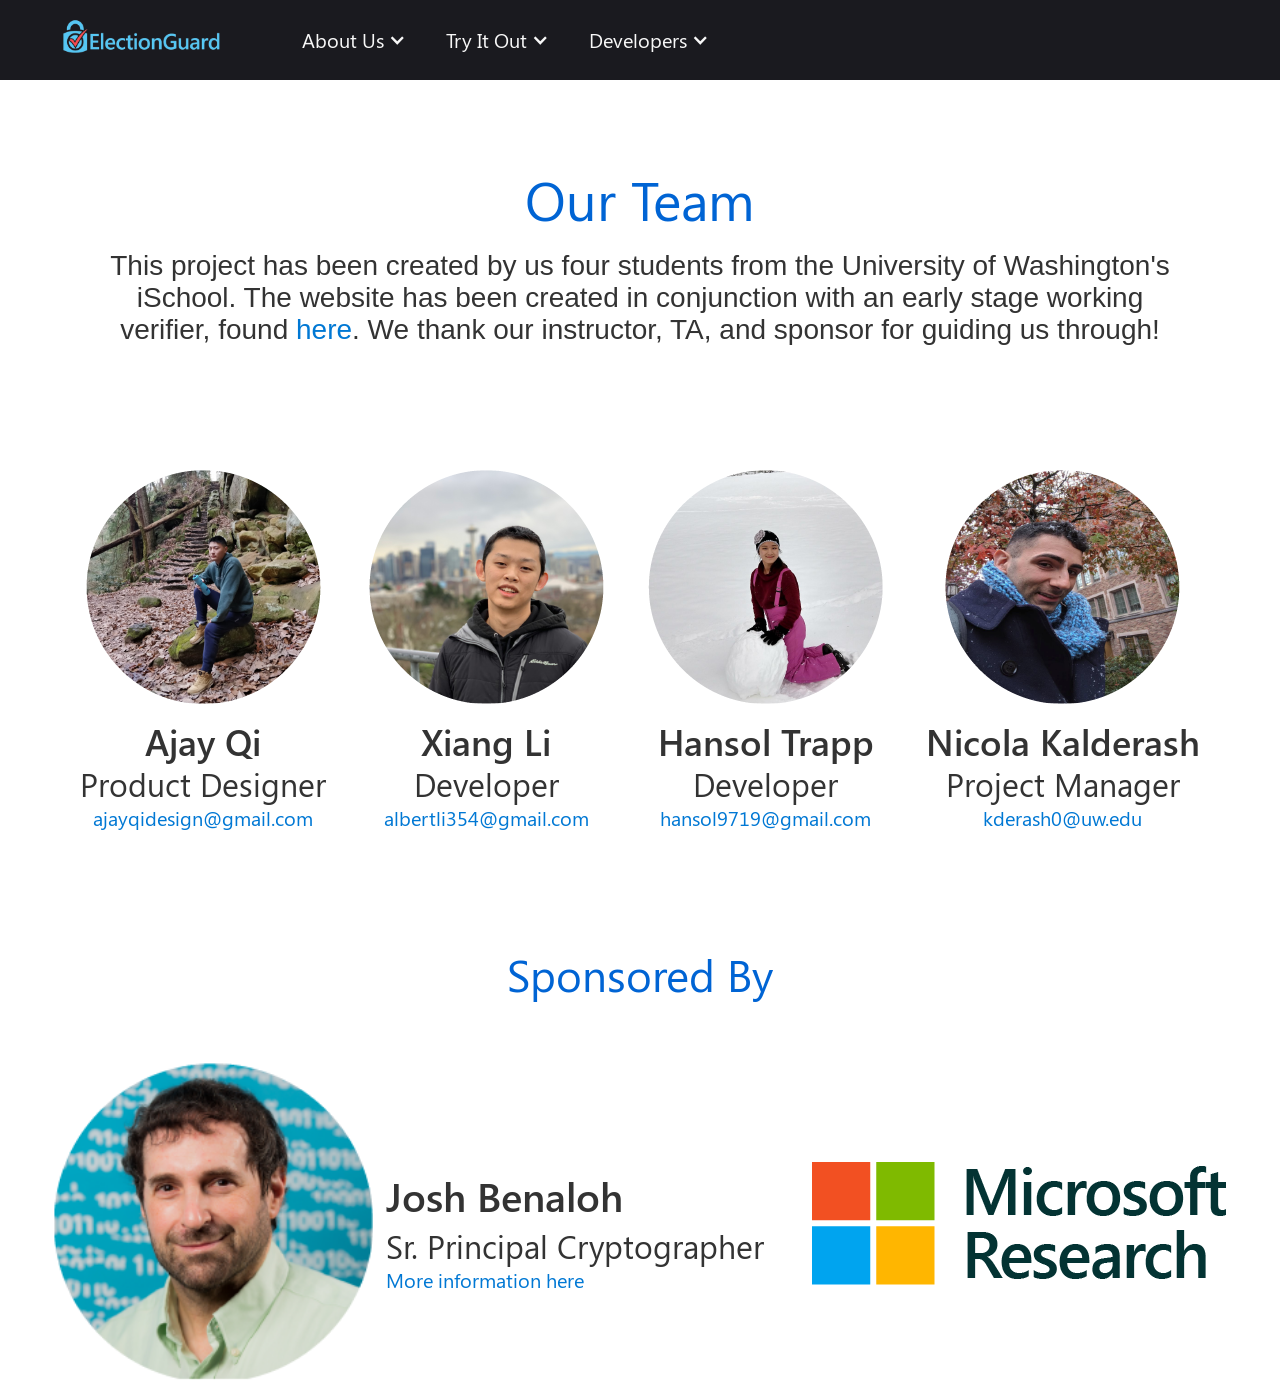
==== commit 84a79fcb: "fix link on website" ====
--- a/docs/about-us.html
+++ b/docs/about-us.html
@@ -1,6 +1,6 @@
 <!DOCTYPE html>
 <!--  This site was created in Webflow. http://www.webflow.com  -->
-<!--  Last Published: Fri May 22 2020 03:30:44 GMT+0000 (Coordinated Universal Time)  -->
+<!--  Last Published: Fri May 22 2020 03:47:24 GMT+0000 (Coordinated Universal Time)  -->
 <html data-wf-page="5ea1724a61e2851eb7695591" data-wf-site="5e35ee17c62330cecf149903">
 <head>
   <meta charset="utf-8">
@@ -50,7 +50,7 @@
   </div>
   <div class="container-2 w-container">
     <h1 class="pageheader">Our Team</h1>
-    <p class="mainsubheader">This project has been created by us four students from the University of Washington&#x27;s iSchool. The website has been created in conjunction with an early stage working verifier, found <a href="#https://github.com/albertli354/election-varifiers-info-capstone?fbclid=IwAR2KV3mjwIUkUZqqxlJ7zDAGJLMcb2TnjoUqPprp8NU8Mfx18B7dbZto8tw" target="_blank" class="link">here</a>. We thank our instructor, TA, and sponsor for guiding us through!</p>
+    <p class="mainsubheader">This project has been created by us four students from the University of Washington&#x27;s iSchool. The website has been created in conjunction with an early stage working verifier, found <a href="https://github.com/albertli354/election-varifiers-info-capstone?fbclid=IwAR2KV3mjwIUkUZqqxlJ7zDAGJLMcb2TnjoUqPprp8NU8Mfx18B7dbZto8tw" target="_blank" class="link">here</a>. We thank our instructor, TA, and sponsor for guiding us through!</p>
   </div>
   <div class="container-3 w-container">
     <div class="div-block-4"><img src="images/Asset-1.png" alt="">
@@ -80,7 +80,7 @@
     <div>
       <h1 class="heading-8">Josh Benaloh</h1>
       <div class="text-block-2">Sr. Principal Cryptographer</div>
-      <div class="text-block-2 email joshlink"><a href="#https://bit.ly/2ytjd8I" target="_blank" class="link-2">More information here</a></div>
+      <div class="text-block-2 email joshlink"><a href="https://bit.ly/2ytjd8I" target="_blank" class="link">More information here</a></div>
     </div>
     <div><img src="images/Asset-7.png" alt="" class="image-4"></div>
   </div>
